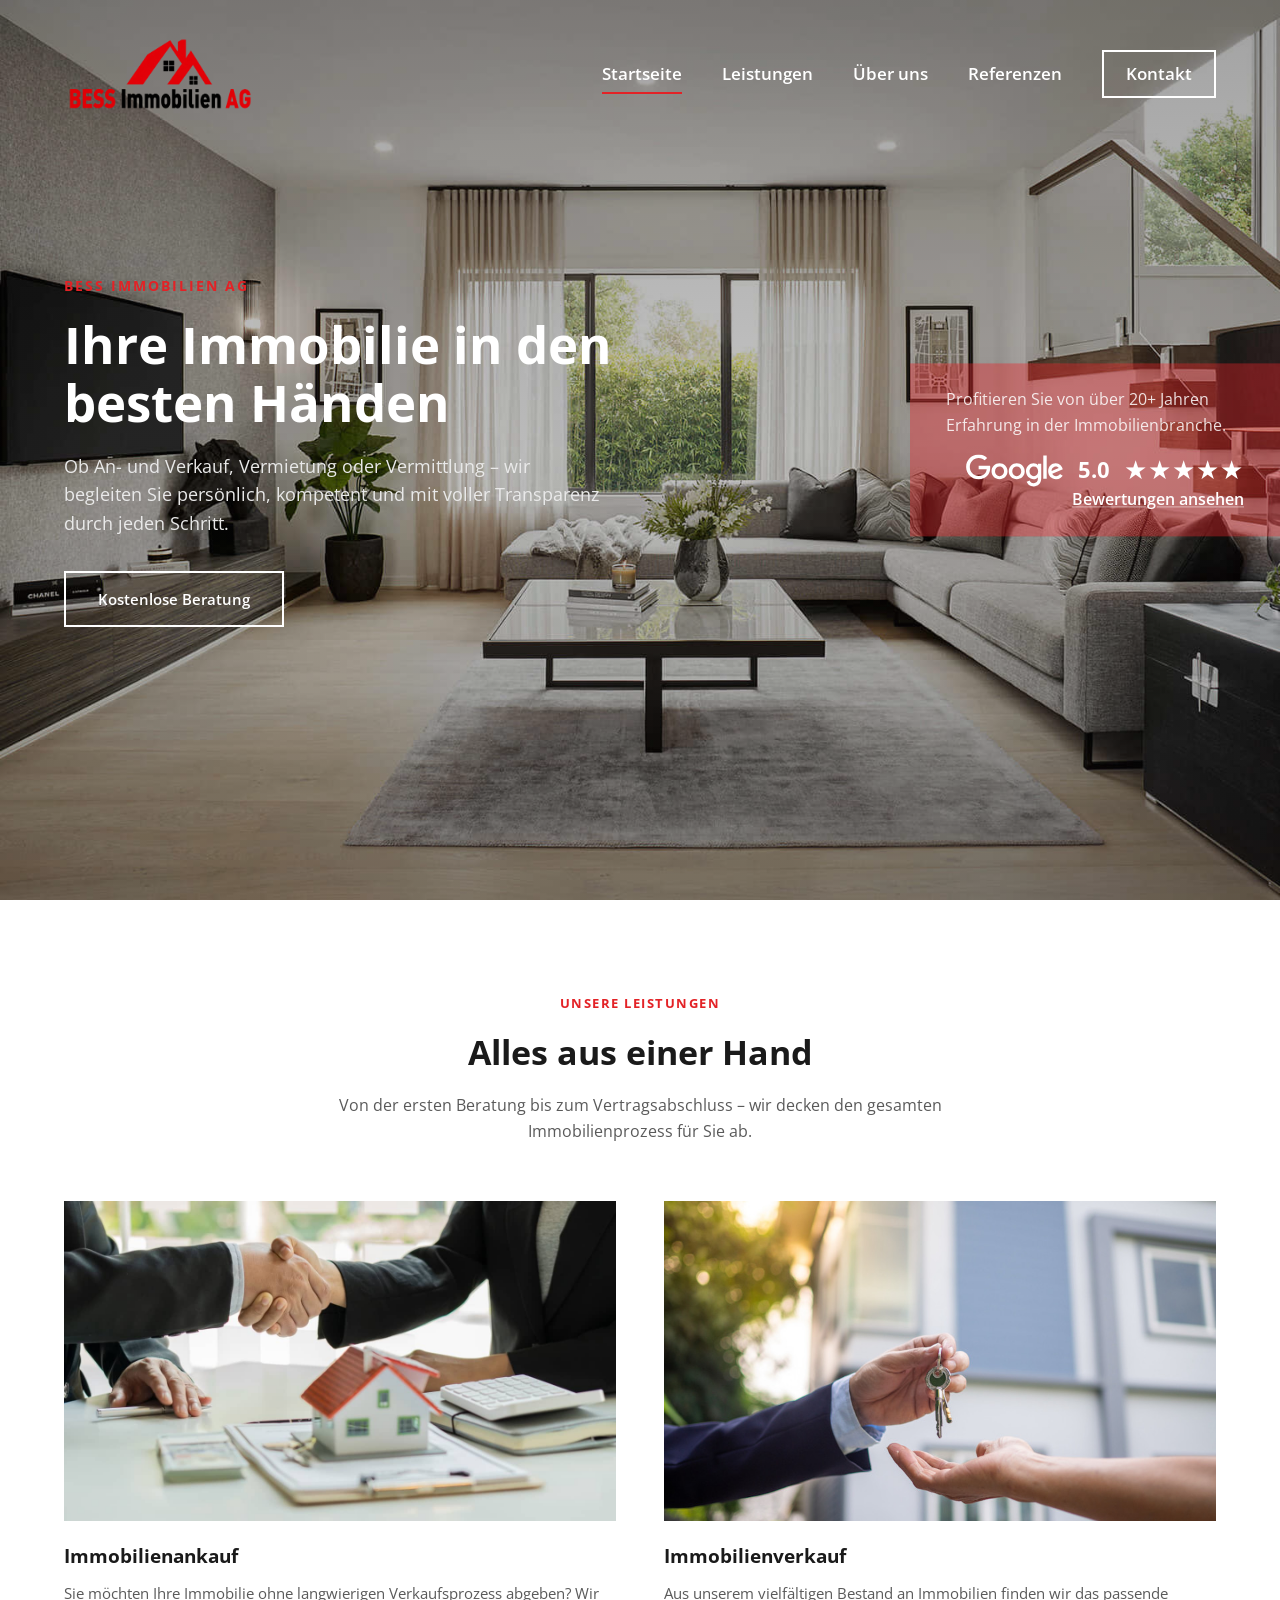
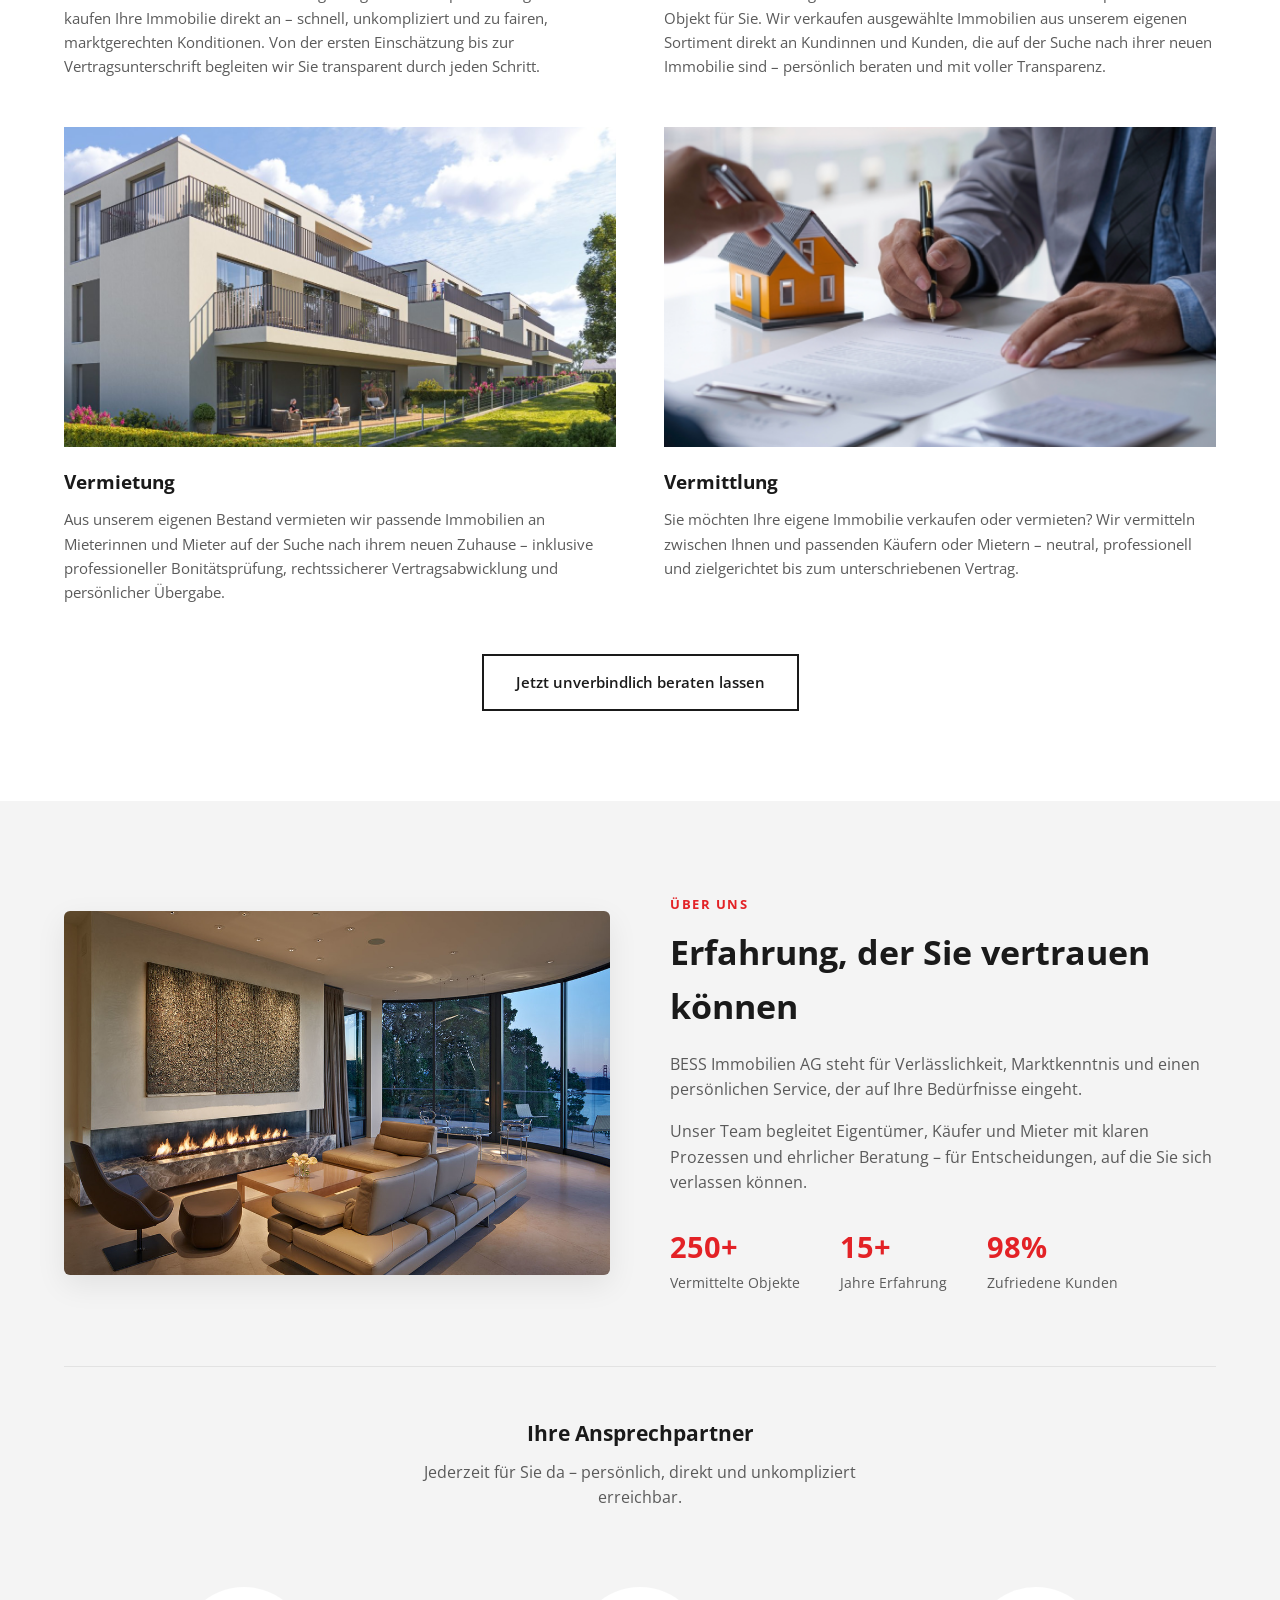
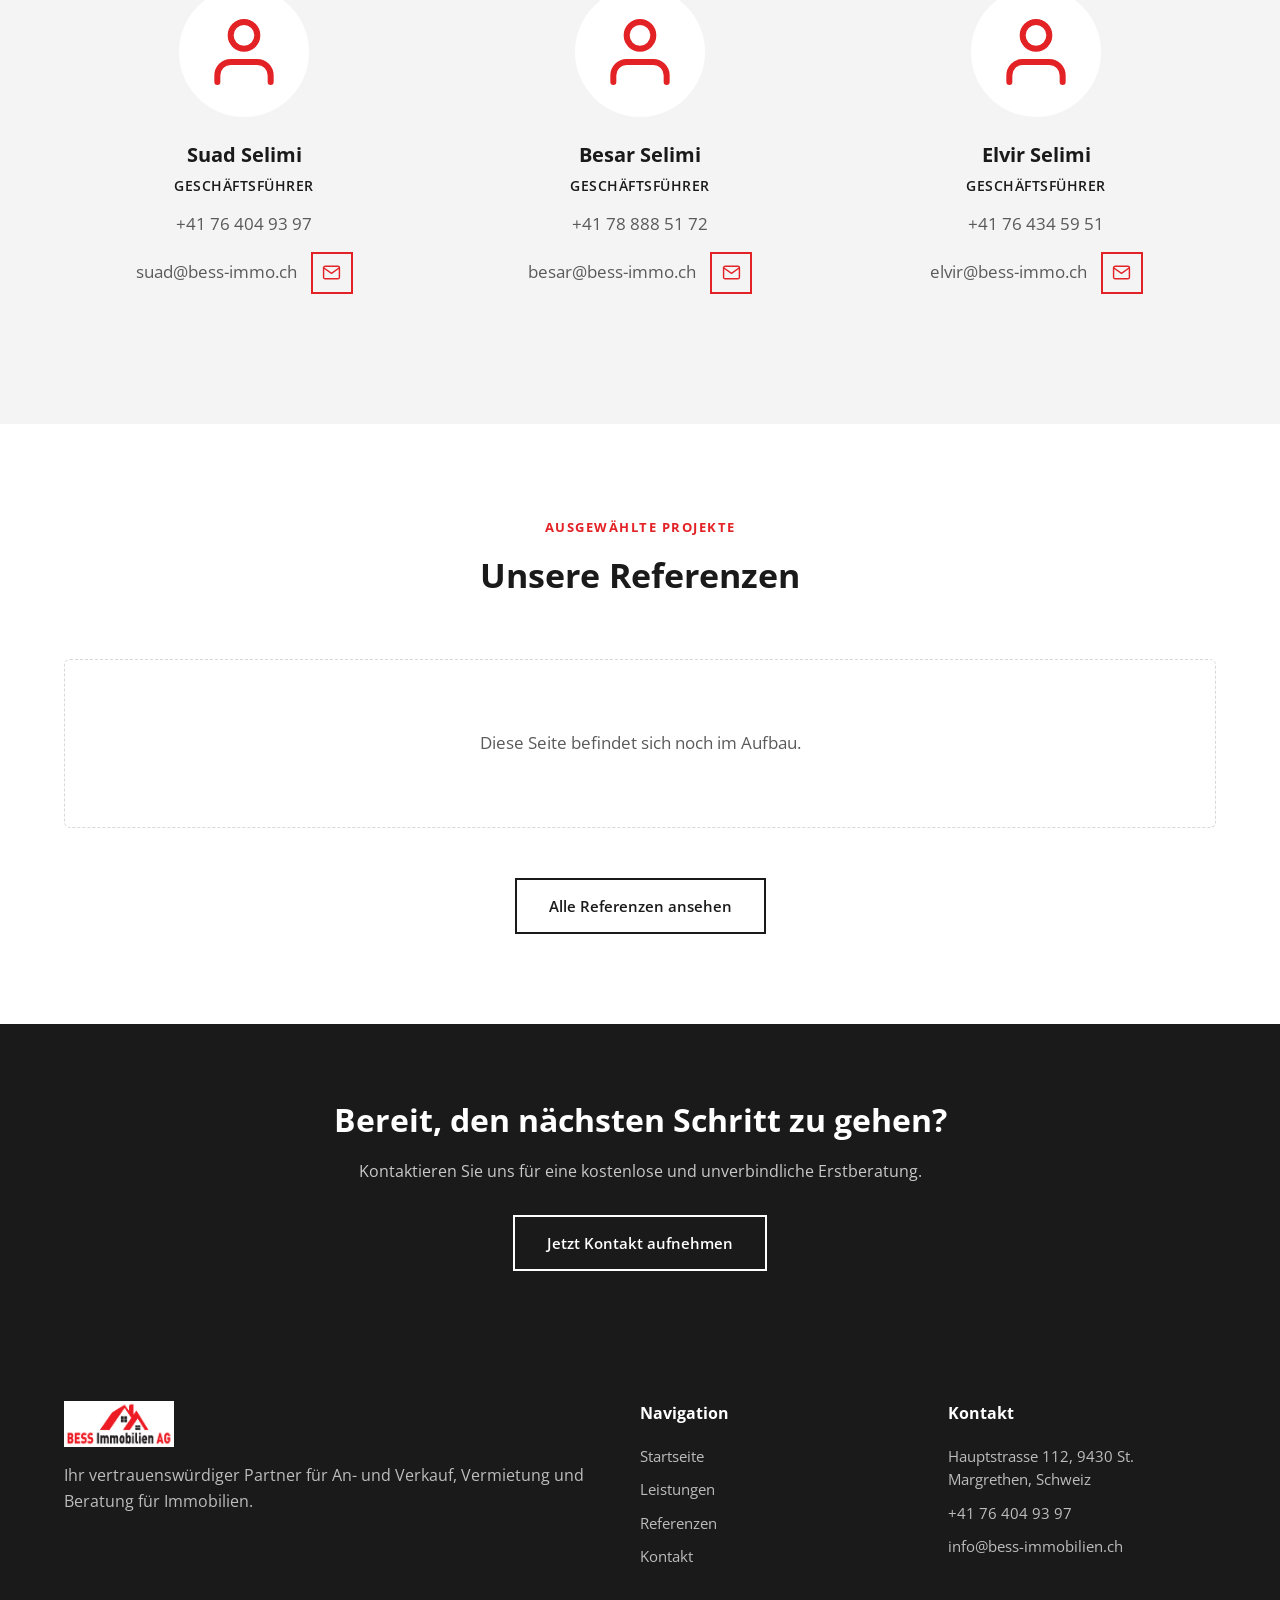
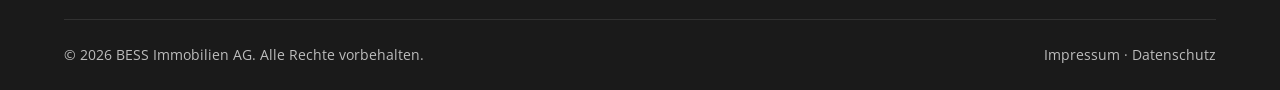
==== src/index.html @ 43bc2612 "Update website files Co-Authored-By: Claude Sonnet 5.5 <noreply@anthropic.com>" ====
<!DOCTYPE html>
<html lang="de">
<head>
  <meta charset="UTF-8" />
  <meta name="viewport" content="width=device-width, initial-scale=1.0" />
  <title>BESS Immobilien AG | Ihr Partner für Immobilien</title>
  <meta name="description" content="BESS Immobilien AG – Verkauf, Vermietung, Bewertung und Beratung rund um Ihre Immobilie." />
  <link rel="icon" href="../img/logo.png" />
  <link rel="preconnect" href="https://fonts.googleapis.com" />
  <link rel="preconnect" href="https://fonts.gstatic.com" crossorigin />
  <link href="https://fonts.googleapis.com/css2?family=Open+Sans:wght@400;600;700;800&display=swap" rel="stylesheet" />
  <link rel="stylesheet" href="css/style.css" />
</head>
<body>

  <header class="navbar">
    <div class="container">
      <a href="index.html" class="logo">
        <img src="../img/logo_durchsichtig.png" alt="BESS Immobilien AG" />
      </a>
      <nav class="nav-links">
        <a href="index.html">Startseite</a>
        <a href="index.html#leistungen">Leistungen</a>
        <a href="index.html#ueber-uns">Über uns</a>
        <a href="index.html#referenzen">Referenzen</a>
        <a href="kontakt.html" class="nav-cta">Kontakt</a>
      </nav>
      <button class="nav-toggle" aria-label="Menü öffnen">
        <span></span><span></span><span></span>
      </button>
    </div>
  </header>

  <section class="hero hero--with-panel">
    <div class="container">
      <div class="hero-content">
        <span class="eyebrow">BESS Immobilien AG</span>
        <h1>Ihre Immobilie in den besten Händen</h1>
        <p>Ob An- und Verkauf, Vermietung oder Vermittlung – wir begleiten Sie persönlich, kompetent und mit voller Transparenz durch jeden Schritt.</p>
        <div class="hero-actions">
          <a href="kontakt.html" class="btn btn-outline">Kostenlose Beratung</a>
        </div>
      </div>
    </div>

    <div class="hero-reviews">
      <p>Profitieren Sie von über 20+ Jahren Erfahrung in der Immobilienbranche.</p>
      <div class="hero-reviews-google">
        <div class="hero-reviews-top">
          <svg class="google-word" viewBox="0 0 272 92" aria-label="Google" role="img">
            <path fill="currentColor" d="M115.75 47.18c0 12.77-9.99 22.18-22.25 22.18s-22.25-9.41-22.25-22.18C71.25 34.32 81.24 25 93.5 25s22.25 9.32 22.25 22.18zm-9.74 0c0-7.98-5.79-13.44-12.51-13.44S80.99 39.2 80.99 47.18c0 7.9 5.79 13.44 12.51 13.44s12.51-5.55 12.51-13.44z"/>
            <path fill="currentColor" d="M163.75 47.18c0 12.77-9.99 22.18-22.25 22.18s-22.25-9.41-22.25-22.18c0-12.85 9.99-22.18 22.25-22.18s22.25 9.32 22.25 22.18zm-9.74 0c0-7.98-5.79-13.44-12.51-13.44s-12.51 5.46-12.51 13.44c0 7.9 5.79 13.44 12.51 13.44s12.51-5.55 12.51-13.44z"/>
            <path fill="currentColor" d="M209.75 26.34v39.82c0 16.38-9.66 23.07-21.08 23.07-10.75 0-17.22-7.19-19.66-13.07l8.48-3.53c1.51 3.61 5.21 7.87 11.17 7.87 7.31 0 11.84-4.51 11.84-13v-3.19h-.34c-2.18 2.69-6.38 5.04-11.68 5.04-11.09 0-21.25-9.66-21.25-22.09 0-12.52 10.16-22.26 21.25-22.26 5.29 0 9.49 2.35 11.68 4.96h.34v-3.61h9.25zm-8.56 20.92c0-7.81-5.21-13.52-11.84-13.52-6.72 0-12.35 5.71-12.35 13.52 0 7.73 5.63 13.36 12.35 13.36 6.63 0 11.84-5.63 11.84-13.36z"/>
            <path fill="currentColor" d="M225 3v65h-9.5V3h9.5z"/>
            <path fill="currentColor" d="M262.02 54.48l7.56 5.04c-2.44 3.61-8.32 9.83-18.48 9.83-12.6 0-22.01-9.74-22.01-22.18 0-13.19 9.49-22.18 20.92-22.18 11.51 0 17.14 9.16 18.98 14.11l1.01 2.52-29.65 12.28c2.27 4.45 5.8 6.72 10.75 6.72 4.96 0 8.4-2.44 10.92-6.14zm-23.27-7.98l19.82-8.23c-1.09-2.77-4.37-4.7-8.23-4.7-4.95 0-11.84 4.37-11.59 12.93z"/>
            <path fill="currentColor" d="M35.29 41.41V32H67c.31 1.64.47 3.58.47 5.68 0 7.06-1.93 15.79-8.15 22.01-6.05 6.3-13.78 9.66-24.02 9.66C16.32 69.35.36 53.89.36 34.91.36 15.93 16.32.47 35.3.47c10.5 0 17.98 4.12 23.6 9.49l-6.64 6.64c-4.03-3.78-9.49-6.72-16.97-6.72-13.86 0-24.7 11.17-24.7 25.03 0 13.86 10.84 25.03 24.7 25.03 8.99 0 14.11-3.61 17.39-6.89 2.66-2.66 4.41-6.46 5.1-11.65l-22.49.01z"/>
          </svg>
          <span class="rating-score">5.0</span>
          <span class="stars">★★★★★</span>
        </div>
        <a class="hero-reviews-link" href="https://share.google/UVXdUR6CJBPnH05Bg" target="_blank" rel="noopener">Bewertungen ansehen</a>
      </div>
    </div>
  </section>

  <section class="section" id="leistungen">
    <div class="container">
      <div class="section-header">
        <span class="eyebrow">Unsere Leistungen</span>
        <h2>Alles aus einer Hand</h2>
        <p>Von der ersten Beratung bis zum Vertragsabschluss – wir decken den gesamten Immobilienprozess für Sie ab.</p>
      </div>
      <div class="cards-grid">
        <div class="card">
          <img src="../img/kauf.jpg" alt="Immobilienankauf" class="card-img" />
          <div class="card-body">
            <h3>Immobilienankauf</h3>
            <p>Sie möchten Ihre Immobilie ohne langwierigen Verkaufsprozess abgeben? Wir kaufen Ihre Immobilie direkt an – schnell, unkompliziert und zu fairen, marktgerechten Konditionen. Von der ersten Einschätzung bis zur Vertragsunterschrift begleiten wir Sie transparent durch jeden Schritt.</p>
          </div>
        </div>
        <div class="card">
          <img src="../img/verkauf1.jpeg" alt="Immobilienverkauf" class="card-img" />
          <div class="card-body">
            <h3>Immobilienverkauf</h3>
            <p>Aus unserem vielfältigen Bestand an Immobilien finden wir das passende Objekt für Sie. Wir verkaufen ausgewählte Immobilien aus unserem eigenen Sortiment direkt an Kundinnen und Kunden, die auf der Suche nach ihrer neuen Immobilie sind – persönlich beraten und mit voller Transparenz.</p>
          </div>
        </div>
        <div class="card">
          <img src="../img/vermietung.jpg" alt="Vermietung" class="card-img" />
          <div class="card-body">
            <h3>Vermietung</h3>
            <p>Aus unserem eigenen Bestand vermieten wir passende Immobilien an Mieterinnen und Mieter auf der Suche nach ihrem neuen Zuhause – inklusive professioneller Bonitätsprüfung, rechtssicherer Vertragsabwicklung und persönlicher Übergabe.</p>
          </div>
        </div>
        <div class="card">
          <img src="../img/vermittlung.webp" alt="Vermittlung" class="card-img" />
          <div class="card-body">
            <h3>Vermittlung</h3>
            <p>Sie möchten Ihre eigene Immobilie verkaufen oder vermieten? Wir vermitteln zwischen Ihnen und passenden Käufern oder Mietern – neutral, professionell und zielgerichtet bis zum unterschriebenen Vertrag.</p>
          </div>
        </div>
      </div>
      <div style="text-align:center; margin-top: 50px;">
        <a href="kontakt.html" class="btn btn-dark-outline">Jetzt unverbindlich beraten lassen</a>
      </div>
    </div>
  </section>

  <section class="section section-light" id="ueber-uns">
    <div class="container">
      <div class="about">
        <img src="../img/background.jpg" alt="Modernes Wohnzimmer" />
        <div>
          <span class="eyebrow">Über uns</span>
          <h2>Erfahrung, der Sie vertrauen können</h2>
          <p>BESS Immobilien AG steht für Verlässlichkeit, Marktkenntnis und einen persönlichen Service, der auf Ihre Bedürfnisse eingeht.</p>
          <p>Unser Team begleitet Eigentümer, Käufer und Mieter mit klaren Prozessen und ehrlicher Beratung – für Entscheidungen, auf die Sie sich verlassen können.</p>
          <div class="stats">
            <div>
              <strong>250+</strong>
              <span>Vermittelte Objekte</span>
            </div>
            <div>
              <strong>15+</strong>
              <span>Jahre Erfahrung</span>
            </div>
            <div>
              <strong>98%</strong>
              <span>Zufriedene Kunden</span>
            </div>
          </div>
        </div>
      </div>

      <div class="team">
        <h3 class="team-title">Ihre Ansprechpartner</h3>
        <p class="team-subtitle">Jederzeit für Sie da – persönlich, direkt und unkompliziert erreichbar.</p>
        <div class="team-grid">
          <div class="team-card">
            <div class="team-avatar">
              <svg viewBox="0 0 24 24" fill="none" stroke="currentColor" stroke-width="1.8" stroke-linecap="round" stroke-linejoin="round"><path d="M20 21v-2a4 4 0 0 0-4-4H8a4 4 0 0 0-4 4v2"></path><circle cx="12" cy="7" r="4"></circle></svg>
            </div>
            <h4>Suad Selimi</h4>
            <span class="team-role">Geschäftsführer</span>
            <p class="team-phone">+41 76 404 93 97</p>
            <div class="team-contact">
              <span>suad@bess-immo.ch</span>
              <a class="team-email-btn" href="mailto:suad@bess-immo.ch" aria-label="E-Mail an Suad Selimi senden">
                <svg viewBox="0 0 24 24" fill="none" stroke="currentColor" stroke-width="1.8" stroke-linecap="round" stroke-linejoin="round"><path d="M4 4h16c1.1 0 2 .9 2 2v12c0 1.1-.9 2-2 2H4c-1.1 0-2-.9-2-2V6c0-1.1.9-2 2-2z"></path><polyline points="22 6 12 13 2 6"></polyline></svg>
              </a>
            </div>
          </div>
          <div class="team-card">
            <div class="team-avatar">
              <svg viewBox="0 0 24 24" fill="none" stroke="currentColor" stroke-width="1.8" stroke-linecap="round" stroke-linejoin="round"><path d="M20 21v-2a4 4 0 0 0-4-4H8a4 4 0 0 0-4 4v2"></path><circle cx="12" cy="7" r="4"></circle></svg>
            </div>
            <h4>Besar Selimi</h4>
            <span class="team-role">Geschäftsführer</span>
            <p class="team-phone">+41 78 888 51 72</p>
            <div class="team-contact">
              <span>besar@bess-immo.ch</span>
              <a class="team-email-btn" href="mailto:besar@bess-immo.ch" aria-label="E-Mail an Besar Selimi senden">
                <svg viewBox="0 0 24 24" fill="none" stroke="currentColor" stroke-width="1.8" stroke-linecap="round" stroke-linejoin="round"><path d="M4 4h16c1.1 0 2 .9 2 2v12c0 1.1-.9 2-2 2H4c-1.1 0-2-.9-2-2V6c0-1.1.9-2 2-2z"></path><polyline points="22 6 12 13 2 6"></polyline></svg>
              </a>
            </div>
          </div>
          <div class="team-card">
            <div class="team-avatar">
              <svg viewBox="0 0 24 24" fill="none" stroke="currentColor" stroke-width="1.8" stroke-linecap="round" stroke-linejoin="round"><path d="M20 21v-2a4 4 0 0 0-4-4H8a4 4 0 0 0-4 4v2"></path><circle cx="12" cy="7" r="4"></circle></svg>
            </div>
            <h4>Elvir Selimi</h4>
            <span class="team-role">Geschäftsführer</span>
            <p class="team-phone">+41 76 434 59 51</p>
            <div class="team-contact">
              <span>elvir@bess-immo.ch</span>
              <a class="team-email-btn" href="mailto:elvir@bess-immo.ch" aria-label="E-Mail an Elvir Selimi senden">
                <svg viewBox="0 0 24 24" fill="none" stroke="currentColor" stroke-width="1.8" stroke-linecap="round" stroke-linejoin="round"><path d="M4 4h16c1.1 0 2 .9 2 2v12c0 1.1-.9 2-2 2H4c-1.1 0-2-.9-2-2V6c0-1.1.9-2 2-2z"></path><polyline points="22 6 12 13 2 6"></polyline></svg>
              </a>
            </div>
          </div>
        </div>
      </div>
    </div>
  </section>

  <section class="section" id="referenzen">
    <div class="container">
      <div class="section-header">
        <span class="eyebrow">Ausgewählte Projekte</span>
        <h2>Unsere Referenzen</h2>
      </div>
      <div class="placeholder-box">
        <p>Diese Seite befindet sich noch im Aufbau.</p>
      </div>
      <div style="text-align:center; margin-top: 50px;">
        <a href="referenzen.html" class="btn btn-dark-outline">Alle Referenzen ansehen</a>
      </div>
    </div>
  </section>

  <section class="cta-banner">
    <div class="container">
      <h2>Bereit, den nächsten Schritt zu gehen?</h2>
      <p>Kontaktieren Sie uns für eine kostenlose und unverbindliche Erstberatung.</p>
      <a href="kontakt.html" class="btn btn-outline">Jetzt Kontakt aufnehmen</a>
    </div>
  </section>

  <footer>
    <div class="container">
      <div class="footer-grid">
        <div>
          <a href="index.html" class="logo">
            <img src="../img/logo.png" alt="BESS Immobilien AG" />
          </a>
          <p>Ihr vertrauenswürdiger Partner für An- und Verkauf, Vermietung und Beratung für Immobilien.</p>
        </div>
        <div>
          <h4>Navigation</h4>
          <ul>
            <li><a href="index.html">Startseite</a></li>
            <li><a href="index.html#leistungen">Leistungen</a></li>
            <li><a href="referenzen.html">Referenzen</a></li>
            <li><a href="kontakt.html">Kontakt</a></li>
          </ul>
        </div>
        <div>
          <h4>Kontakt</h4>
          <ul>
            <li>Hauptstrasse 112, 9430 St. Margrethen, Schweiz</li>
            <li>+41 76 404 93 97</li>
            <li>info@bess-immobilien.ch</li>
          </ul>
        </div>
      </div>
      <div class="footer-bottom">
        <span>© 2026 BESS Immobilien AG. Alle Rechte vorbehalten.</span>
        <span>Impressum · Datenschutz</span>
      </div>
    </div>
  </footer>

  <script src="js/main.js"></script>
</body>
</html>
---- src/css/style.css ----
:root {
  --red: #e32226;
  --red-dark: #c01a1e;
  --dark: #1a1a1a;
  --grey: #5a5a5a;
  --light-grey: #f4f4f4;
  --white: #ffffff;
  --radius: 6px;
  --shadow: 0 10px 30px rgba(0, 0, 0, 0.08);
  --transition: 0.3s ease;
}

* {
  margin: 0;
  padding: 0;
  box-sizing: border-box;
}

html {
  scroll-behavior: smooth;
}

section[id] {
  scroll-margin-top: 110px;
}

body {
  font-family: "Open Sans", "Segoe UI", Arial, sans-serif;
  color: var(--dark);
  line-height: 1.6;
  background: var(--white);
}

img {
  max-width: 100%;
  display: block;
}

a {
  text-decoration: none;
  color: inherit;
}

ul {
  list-style: none;
}

.container {
  width: 100%;
  max-width: 1200px;
  margin: 0 auto;
  padding: 0 24px;
}

.section {
  padding: 90px 0;
}

.section:first-of-type {
  padding-top: 170px;
}

.section-light {
  background: var(--light-grey);
}

.section-header {
  text-align: center;
  max-width: 650px;
  margin: 0 auto 56px;
}

.section-header .eyebrow {
  color: var(--red);
  font-weight: 700;
  letter-spacing: 1.5px;
  text-transform: uppercase;
  font-size: 0.8rem;
}

.section-header h2 {
  font-size: 2.1rem;
  margin-top: 10px;
  margin-bottom: 14px;
}

.section-header p {
  color: var(--grey);
}

.btn {
  display: inline-block;
  padding: 14px 32px;
  border-radius: 0;
  font-weight: 600;
  font-size: 0.95rem;
  transition: all var(--transition);
  border: 2px solid transparent;
  cursor: pointer;
}

.btn-outline {
  background: transparent;
  color: var(--white);
  border-color: var(--white);
}

.btn-outline:hover {
  background: var(--white);
  color: var(--dark);
}


.btn-dark-outline {
  background: transparent;
  color: var(--dark);
  border-color: var(--dark);
}

.btn-dark-outline:hover {
  background: var(--dark);
  color: var(--white);
}

/* ---------- Navigation ---------- */
.navbar {
  position: fixed;
  top: 0;
  left: 0;
  width: 100%;
  z-index: 1000;
  background: transparent;
  transition: background var(--transition), box-shadow var(--transition), padding var(--transition);
  padding: 34px 0;
}

.navbar.scrolled {
  background: rgba(255, 255, 255, 0.92);
  backdrop-filter: blur(8px);
  -webkit-backdrop-filter: blur(8px);
  box-shadow: var(--shadow);
  padding: 18px 0;
}

.navbar .container {
  display: flex;
  align-items: center;
  justify-content: space-between;
}

.navbar .logo img {
  height: 80px;
  transition: height var(--transition);
}

.navbar.scrolled .logo img {
  height: 62px;
}

.nav-links {
  display: flex;
  align-items: center;
  gap: 40px;
}

.nav-links a {
  font-weight: 600;
  font-size: 1.06rem;
  color: var(--white);
  transition: color var(--transition);
  position: relative;
}

.nav-links a::after {
  content: "";
  position: absolute;
  left: 0;
  bottom: -6px;
  width: 0;
  height: 2px;
  background: var(--red);
  transition: width var(--transition);
}

.nav-links a:hover::after,
.nav-links a.active::after {
  width: 100%;
}

.navbar.scrolled .nav-links a {
  color: var(--dark);
}

.nav-links a.nav-cta {
  background: transparent;
  color: var(--white) !important;
  border: 2px solid var(--white);
  padding: 8px 22px;
  border-radius: 0;
  transition: background var(--transition), color var(--transition), border-color var(--transition);
}

.navbar.scrolled .nav-links a.nav-cta {
  color: var(--dark) !important;
  border-color: var(--dark);
}

.nav-links a.nav-cta:hover,
.navbar.scrolled .nav-links a.nav-cta:hover {
  background: var(--red);
  color: var(--white) !important;
  border-color: var(--red);
}

.nav-links a.nav-cta::after {
  display: none;
}

.nav-toggle {
  display: none;
  flex-direction: column;
  gap: 5px;
  background: none;
  border: none;
  cursor: pointer;
  z-index: 1100;
}

.nav-toggle span {
  width: 26px;
  height: 2px;
  background: var(--white);
  transition: all var(--transition);
}

.navbar.scrolled .nav-toggle span {
  background: var(--dark);
}

/* ---------- Hero ---------- */
.hero {
  position: relative;
  min-height: 100vh;
  display: flex;
  align-items: center;
  background: url("../../img/background2.jpg") center/cover no-repeat;
  color: var(--white);
}

.hero::before {
  content: "";
  position: absolute;
  inset: 0;
  background: linear-gradient(180deg, rgba(10, 10, 10, 0.38) 0%, rgba(10, 10, 10, 0.24) 50%, rgba(10, 10, 10, 0.4) 100%);
}

.hero .container {
  position: relative;
  z-index: 2;
}

.hero-content {
  max-width: 680px;
}

.hero-content .eyebrow {
  text-transform: uppercase;
  letter-spacing: 2px;
  font-weight: 700;
  color: var(--red);
  font-size: 0.85rem;
}

.hero-content h1 {
  font-size: 3.2rem;
  line-height: 1.15;
  margin: 16px 0 20px;
}

.hero-content p {
  font-size: 1.1rem;
  color: #e9e9e9;
  margin-bottom: 34px;
  max-width: 540px;
}

.hero-actions {
  display: flex;
  gap: 18px;
  flex-wrap: wrap;
}

/* ---------- Hero reviews side panel ---------- */
.hero--with-panel .container {
  padding-right: 410px;
}

.hero-reviews {
  position: absolute;
  top: 50%;
  right: 0;
  transform: translateY(-50%);
  width: 370px;
  background: rgba(227, 34, 38, 0.4);
  color: var(--white);
  padding: 24px 36px;
  z-index: 3;
  display: flex;
  flex-direction: column;
  align-items: flex-start;
  gap: 12px;
  box-shadow: var(--shadow);
}

.hero-reviews-google {
  display: flex;
  flex-direction: column;
  align-items: flex-end;
  align-self: flex-end;
  gap: 0;
}

.hero-reviews-google .hero-reviews-link {
  margin-top: -4px;
}

.hero-reviews-top {
  display: flex;
  align-items: center;
  flex-wrap: wrap;
  gap: 14px;
}

.hero-reviews .google-word {
  height: 33px;
  width: auto;
  color: var(--white);
}

.hero-reviews .rating-score {
  font-weight: 700;
  font-size: 1.35rem;
  color: var(--white);
}

.hero-reviews .stars {
  color: var(--white);
  font-size: 1.6rem;
  letter-spacing: 1px;
}

.hero-reviews-link {
  color: var(--white);
  font-weight: 600;
  font-size: 0.98rem;
  text-decoration: underline;
  text-decoration-color: rgba(255, 255, 255, 0.5);
  transition: opacity var(--transition);
}

.hero-reviews-link:hover {
  opacity: 0.8;
}

.hero-reviews p {
  color: var(--white);
  opacity: 0.85;
  font-size: 1rem;
  margin: 0;
}

.hero-reviews p strong {
  opacity: 1;
}

@media (max-width: 900px) {
  .hero {
    flex-direction: column;
  }

  .hero--with-panel .container {
    padding-right: 24px;
  }

  .hero-reviews {
    position: static;
    transform: none;
    width: 100%;
    margin-top: 32px;
    padding: 24px;
    align-items: flex-start;
  }
}

/* ---------- Services ---------- */
.cards-grid {
  display: grid;
  grid-template-columns: repeat(2, 1fr);
  gap: 48px;
}

.card {
  background: var(--white);
}

.card-img {
  width: 100%;
  height: 320px;
  object-fit: cover;
  display: block;
}

.card-body {
  padding: 20px 0 0;
}

.card h3 {
  font-size: 1.2rem;
  margin-bottom: 10px;
}

.card p {
  color: var(--grey);
  font-size: 0.95rem;
}

@media (max-width: 700px) {
  .cards-grid {
    grid-template-columns: 1fr;
  }
}

/* ---------- About ---------- */
.about {
  display: grid;
  grid-template-columns: 1fr 1fr;
  gap: 60px;
  align-items: center;
}

.about img {
  border-radius: var(--radius);
  box-shadow: var(--shadow);
}

.about .eyebrow {
  color: var(--red);
  font-weight: 700;
  letter-spacing: 1.5px;
  text-transform: uppercase;
  font-size: 0.8rem;
}

.about h2 {
  font-size: 2.1rem;
  margin: 10px 0 18px;
}

.about p {
  color: var(--grey);
  margin-bottom: 16px;
}

.stats {
  display: flex;
  gap: 40px;
  margin-top: 28px;
}

.stats div strong {
  display: block;
  font-size: 1.8rem;
  color: var(--red);
}

.stats div span {
  color: var(--grey);
  font-size: 0.9rem;
}

/* ---------- Team ---------- */
.team {
  margin-top: 70px;
  padding-top: 50px;
  border-top: 1px solid #e2e2e2;
}

.team-title {
  text-align: center;
  font-size: 1.3rem;
  margin-bottom: 10px;
}

.team-subtitle {
  text-align: center;
  color: var(--grey);
  max-width: 480px;
  margin: 0 auto 36px;
}

.team-grid {
  display: grid;
  grid-template-columns: repeat(3, 1fr);
  gap: 36px;
}

.team-card {
  background: var(--light-grey);
  padding: 40px 28px;
  text-align: center;
}

.team-avatar {
  width: 130px;
  height: 130px;
  margin: 0 auto 22px;
  border-radius: 50%;
  background: var(--white);
  color: var(--red);
  display: flex;
  align-items: center;
  justify-content: center;
}

.team-avatar svg {
  width: 80px;
  height: 80px;
}

.team-card h4 {
  margin-bottom: 4px;
  font-size: 1.25rem;
}

.team-role {
  display: block;
  color: var(--dark);
  font-size: 0.85rem;
  font-weight: 600;
  text-transform: uppercase;
  letter-spacing: 0.5px;
  margin-bottom: 14px;
}

.team-phone {
  color: var(--grey);
  font-size: 1.05rem;
  margin-bottom: 14px;
}

.team-contact {
  display: flex;
  align-items: center;
  justify-content: center;
  gap: 14px;
}

.team-contact span {
  color: var(--grey);
  font-size: 1.05rem;
}

.team-email-btn {
  flex-shrink: 0;
  width: 42px;
  height: 42px;
  border-radius: 0;
  background: transparent;
  border: 2px solid var(--red);
  color: var(--red);
  display: flex;
  align-items: center;
  justify-content: center;
  transition: background var(--transition), color var(--transition);
}

.team-email-btn:hover {
  background: var(--red);
  color: var(--white);
}

.team-email-btn svg {
  width: 19px;
  height: 19px;
}

@media (max-width: 700px) {
  .team-grid {
    grid-template-columns: 1fr;
  }
}

/* ---------- Referenzen grid ---------- */
.placeholder-box {
  border: 1px dashed #d8d8d8;
  border-radius: var(--radius);
  padding: 70px 24px;
  text-align: center;
  color: var(--grey);
  font-size: 1.05rem;
}

.ref-grid {
  display: grid;
  grid-template-columns: repeat(auto-fit, minmax(300px, 1fr));
  gap: 30px;
}

.ref-card {
  background: var(--white);
  border-radius: var(--radius);
  overflow: hidden;
  box-shadow: var(--shadow);
  transition: transform var(--transition);
}

.ref-card:hover {
  transform: translateY(-6px);
}

.ref-card .ref-media {
  height: 220px;
  position: relative;
  background: linear-gradient(135deg, #2b2b2b, #050505);
  display: flex;
  align-items: center;
  justify-content: center;
}

.ref-card .ref-media.photo {
  background: url("../../img/background.jpg") center/cover no-repeat;
}

.ref-card .ref-media span.tag {
  position: absolute;
  top: 14px;
  left: 14px;
  background: var(--red);
  color: var(--white);
  font-size: 0.75rem;
  font-weight: 700;
  padding: 5px 12px;
  border-radius: 20px;
  text-transform: uppercase;
}

.ref-card .ref-media svg {
  width: 56px;
  height: 56px;
  opacity: 0.5;
}

.ref-body {
  padding: 24px;
}

.ref-body h3 {
  margin-bottom: 6px;
  font-size: 1.15rem;
}

.ref-body .location {
  color: var(--red);
  font-size: 0.85rem;
  font-weight: 600;
  margin-bottom: 10px;
}

.ref-body p {
  color: var(--grey);
  font-size: 0.92rem;
}

/* ---------- CTA banner ---------- */
.cta-banner {
  background: var(--dark);
  color: var(--white);
  text-align: center;
  padding: 70px 0;
}

.cta-banner h2 {
  font-size: 2rem;
  margin-bottom: 14px;
}

.cta-banner p {
  color: #c9c9c9;
  margin-bottom: 30px;
}

/* ---------- Contact page ---------- */
.contact-wrap {
  display: grid;
  grid-template-columns: 1fr 1.2fr;
  gap: 50px;
}

.contact-info {
  background: var(--white);
  padding: 40px;
}

.contact-info h3 {
  margin-bottom: 20px;
}

.contact-info ul li {
  display: flex;
  gap: 14px;
  margin-bottom: 20px;
  color: var(--grey);
}

.contact-info ul li strong {
  display: block;
  color: var(--dark);
}

.contact-info .icon {
  width: 40px;
  height: 40px;
  flex-shrink: 0;
  color: var(--red);
  display: flex;
  align-items: center;
  justify-content: center;
}

.contact-info .icon svg {
  width: 30px;
  height: 30px;
}

.contact-form {
  background: var(--white);
  padding: 40px;
}

.contact-form .btn {
  border-width: 1px;
}

.form-row {
  display: grid;
  grid-template-columns: 1fr 1fr;
  gap: 18px;
}

.form-group {
  margin-bottom: 20px;
}

.form-group label {
  display: block;
  font-weight: 600;
  font-size: 0.9rem;
  margin-bottom: 8px;
}

.form-group input,
.form-group textarea,
.form-group select {
  width: 100%;
  padding: 12px 14px;
  border: 1px solid #ddd;
  border-radius: 0;
  font-family: inherit;
  font-size: 0.95rem;
  transition: border-color var(--transition);
}

.form-group input:focus,
.form-group textarea:focus,
.form-group select:focus {
  outline: none;
  border-color: var(--red);
}

.form-group input.has-error,
.form-group textarea.has-error,
.form-group select.has-error {
  border-color: var(--red);
}

.field-error-text {
  display: block;
  color: var(--red);
  font-size: 0.8rem;
  margin-top: 6px;
}


.map-embed {
  border-radius: var(--radius);
  overflow: hidden;
  box-shadow: var(--shadow);
  margin-top: 50px;
}

.map-embed iframe {
  width: 100%;
  height: 350px;
  border: 0;
  display: block;
}

/* ---------- Footer ---------- */
footer {
  background: var(--dark);
  color: #bdbdbd;
  padding: 60px 0 24px;
}

.footer-grid {
  display: grid;
  grid-template-columns: 2fr 1fr 1fr;
  gap: 40px;
  padding-bottom: 40px;
  border-bottom: 1px solid rgba(255, 255, 255, 0.1);
}

.footer-grid .logo img {
  height: 46px;
  margin-bottom: 16px;
}

.footer-grid h4 {
  color: var(--white);
  margin-bottom: 18px;
  font-size: 1rem;
}

.footer-grid li {
  margin-bottom: 10px;
  font-size: 0.92rem;
}

.footer-grid li a:hover {
  color: var(--red);
}

.footer-bottom {
  display: flex;
  justify-content: space-between;
  align-items: center;
  padding-top: 24px;
  font-size: 0.85rem;
  flex-wrap: wrap;
  gap: 12px;
}

/* ---------- Responsive ---------- */
@media (max-width: 860px) {
  .about,
  .contact-wrap {
    grid-template-columns: 1fr;
  }

  .form-row {
    grid-template-columns: 1fr;
  }

  .footer-grid {
    grid-template-columns: 1fr 1fr;
  }
}

@media (max-width: 720px) {
  .nav-toggle {
    display: flex;
  }

  .nav-links {
    position: fixed;
    top: 0;
    right: -100%;
    height: 100vh;
    width: min(320px, 80%);
    background: var(--white);
    flex-direction: column;
    justify-content: center;
    align-items: flex-start;
    padding: 40px;
    gap: 26px;
    transition: right var(--transition);
    box-shadow: -10px 0 30px rgba(0, 0, 0, 0.15);
  }

  .nav-links.open {
    right: 0;
  }

  .nav-links a {
    color: var(--dark) !important;
    font-size: 1.1rem;
  }

  .hero-content h1 {
    font-size: 2.3rem;
  }

  .footer-grid {
    grid-template-columns: 1fr;
  }
}
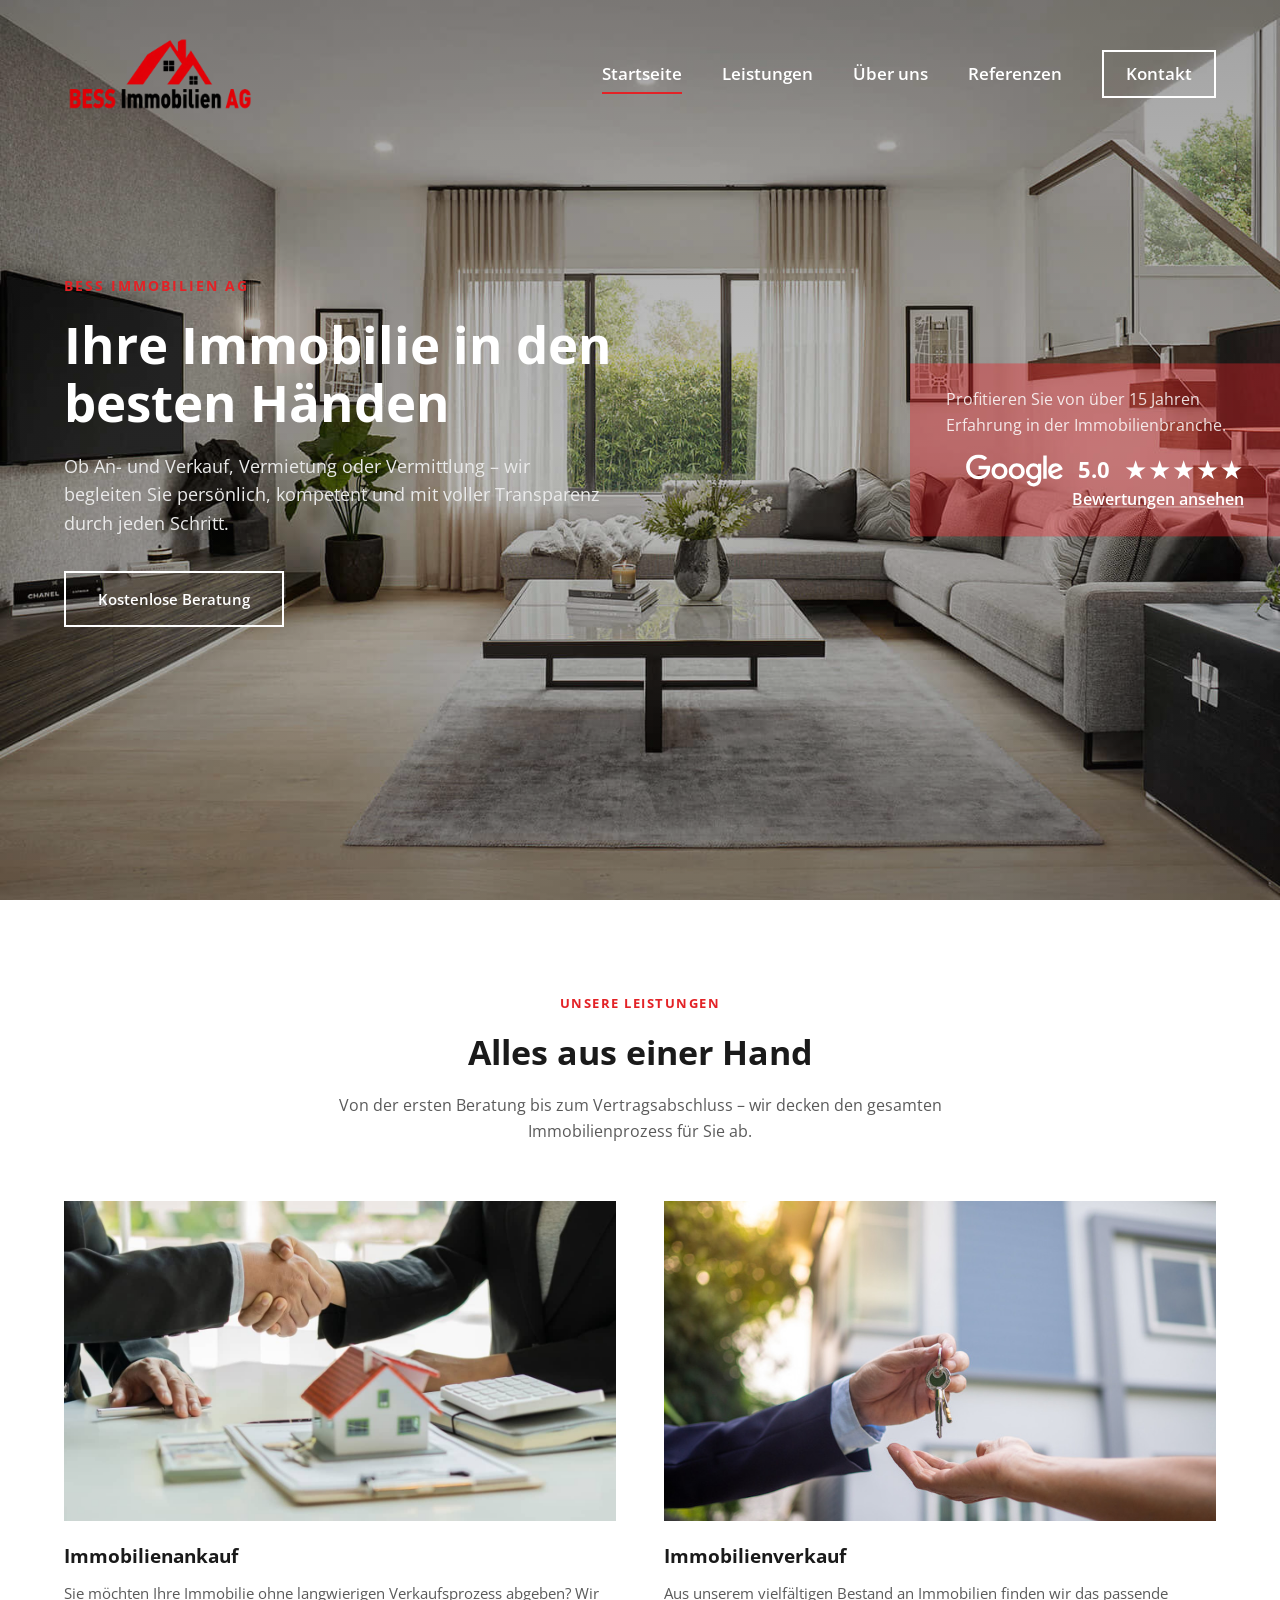
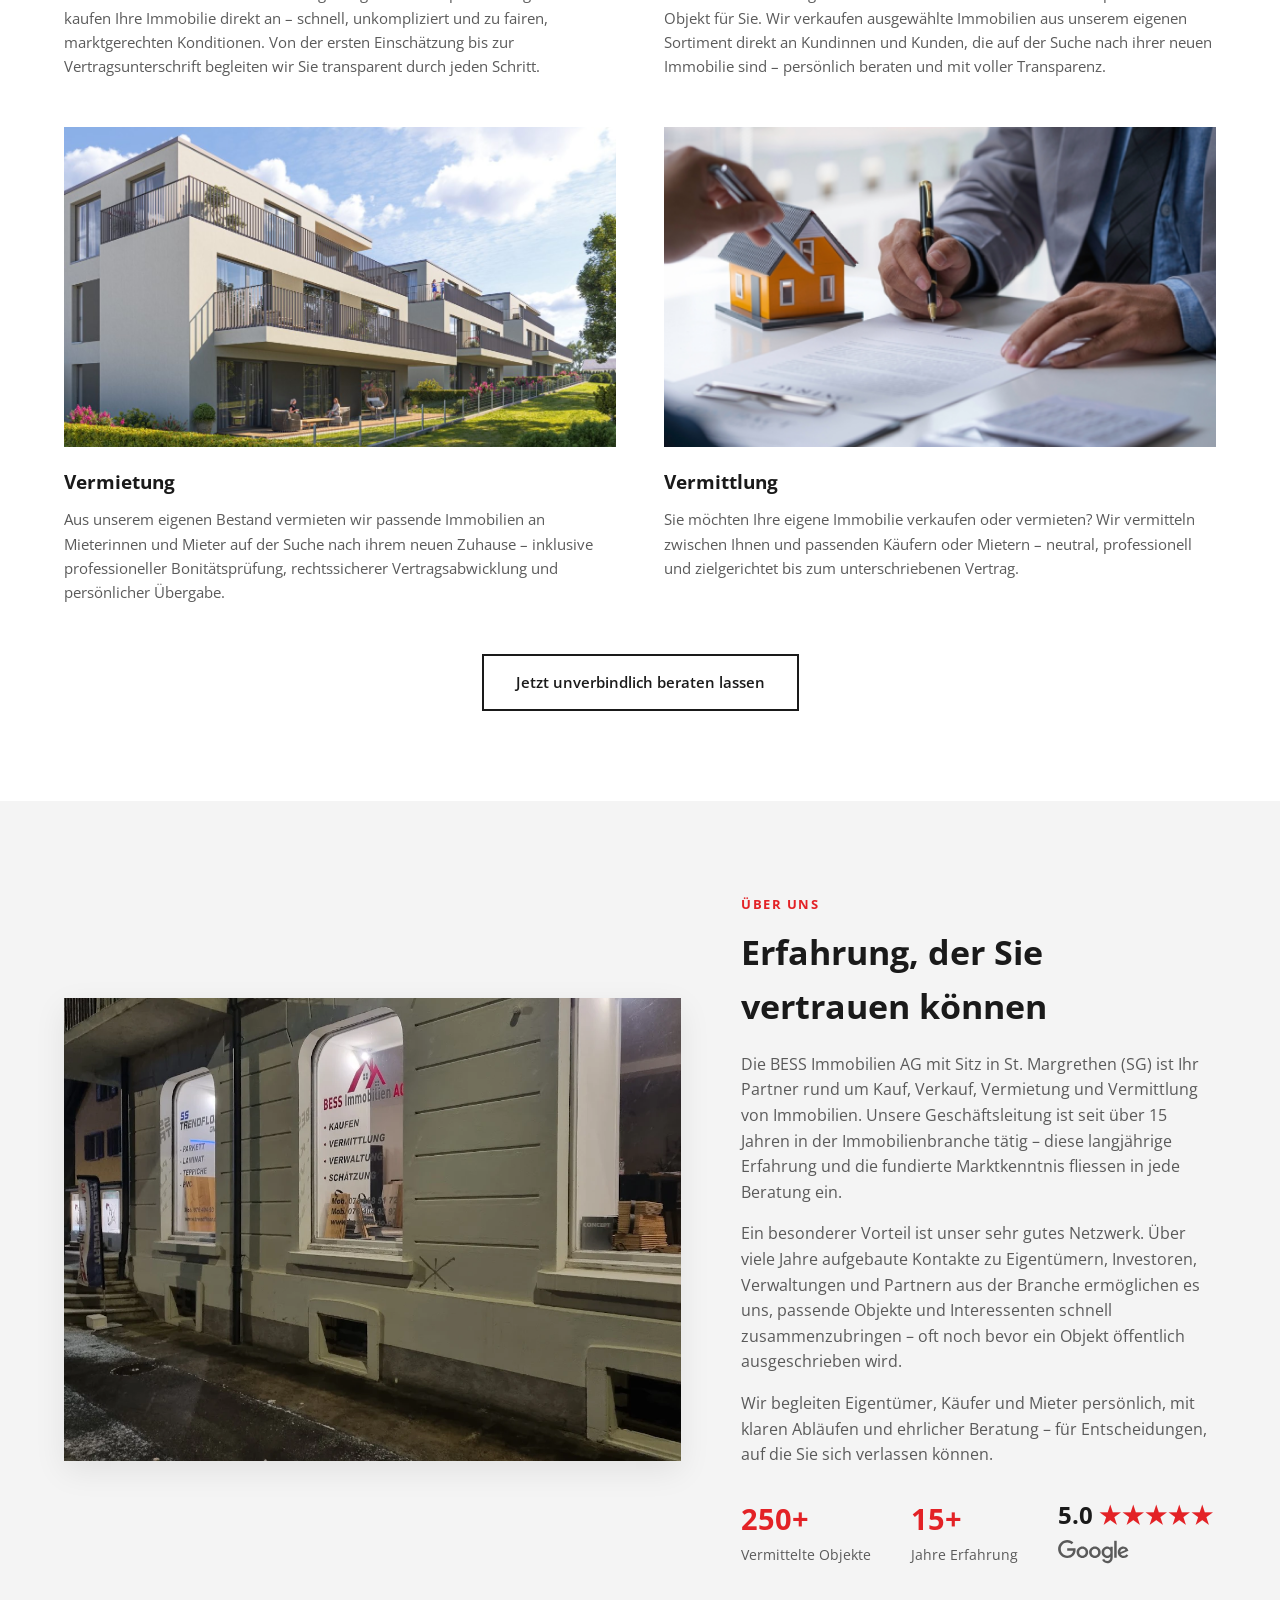
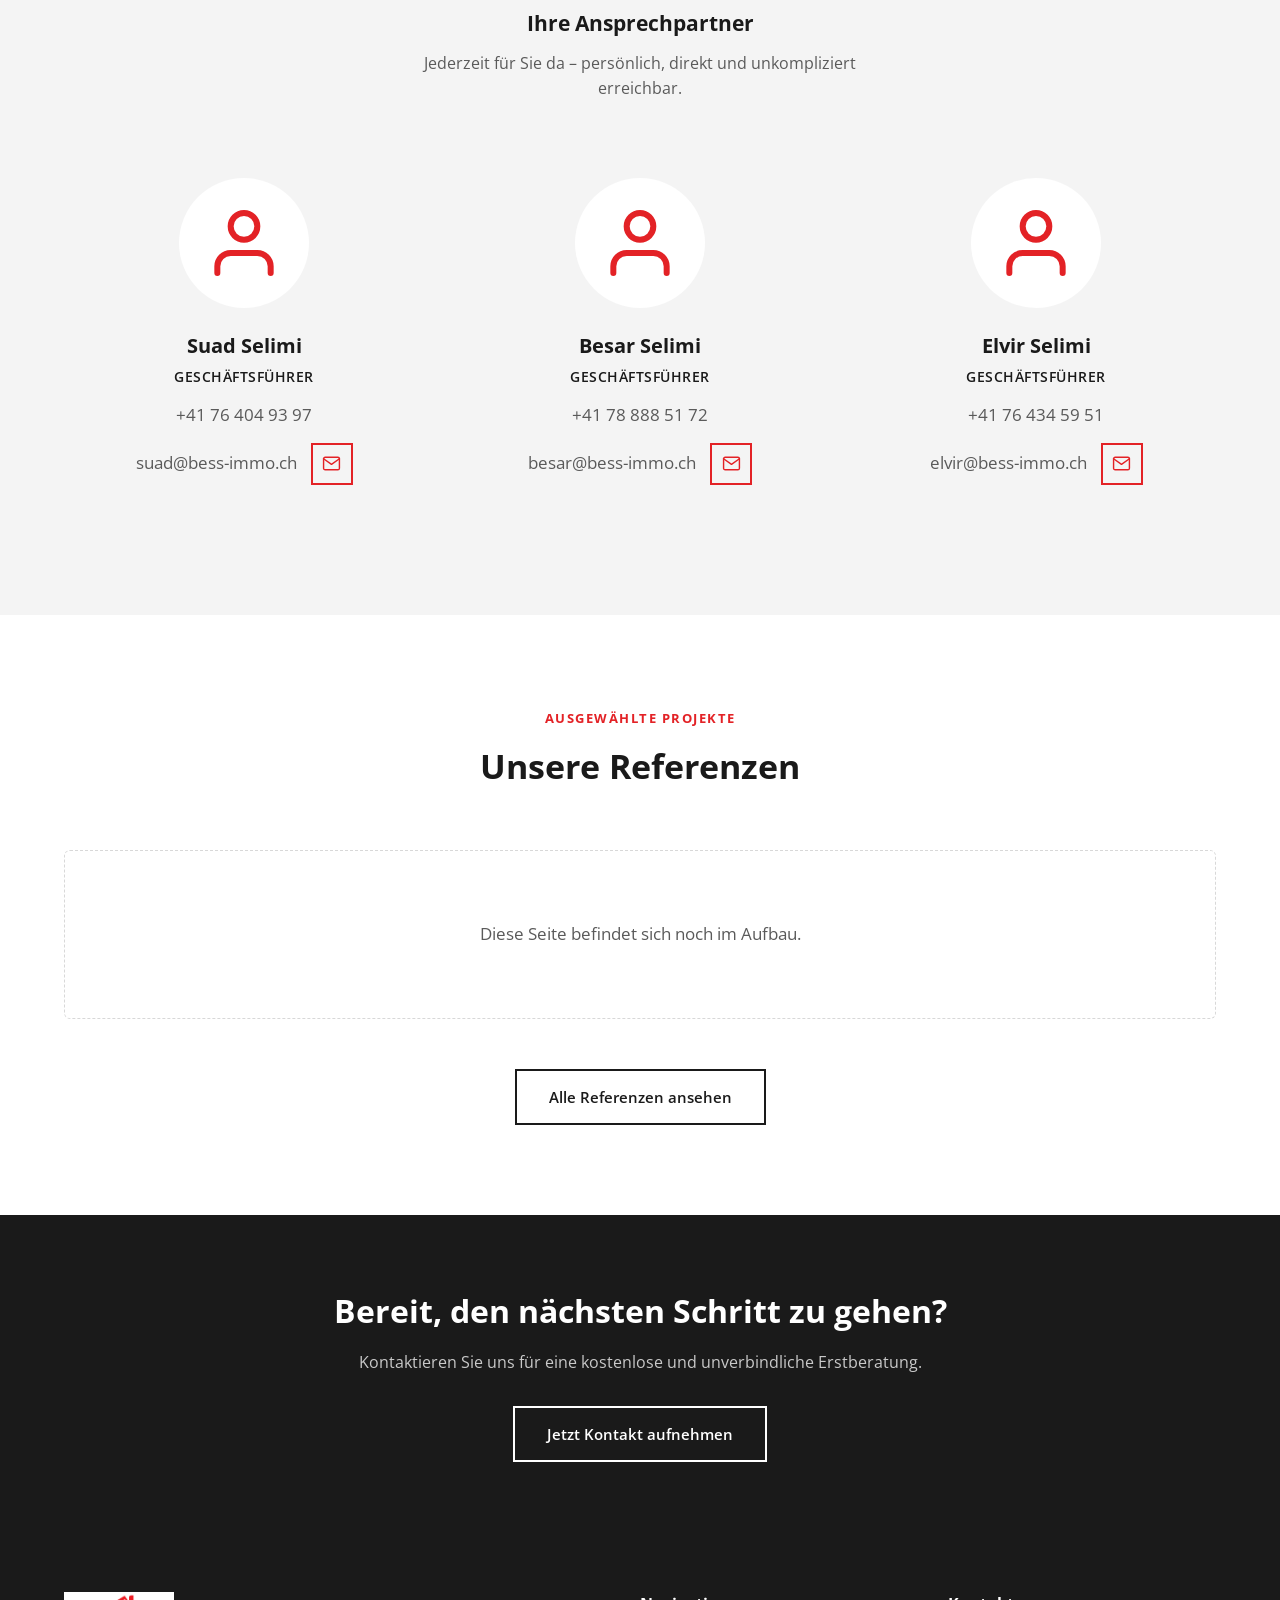
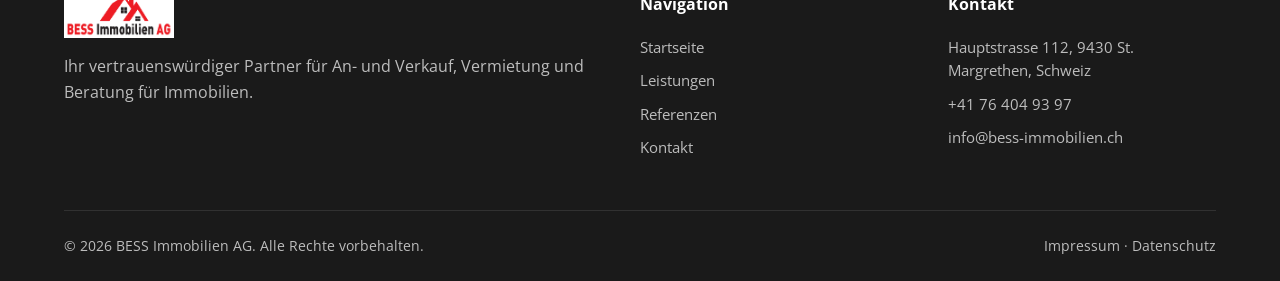
==== commit c3451426: "Update Über-uns, Kontakt, Navigation und mobile Ansicht - Über-uns: neues Bild, neuer Text, Google-B" ====
--- a/src/index.html
+++ b/src/index.html
@@ -44,7 +44,7 @@
     </div>
 
     <div class="hero-reviews">
-      <p>Profitieren Sie von über 20+ Jahren Erfahrung in der Immobilienbranche.</p>
+      <p>Profitieren Sie von über 15 Jahren Erfahrung in der Immobilienbranche.</p>
       <div class="hero-reviews-google">
         <div class="hero-reviews-top">
           <svg class="google-word" viewBox="0 0 272 92" aria-label="Google" role="img">
@@ -109,12 +109,15 @@
   <section class="section section-light" id="ueber-uns">
     <div class="container">
       <div class="about">
-        <img src="../img/background.jpg" alt="Modernes Wohnzimmer" />
+        <div class="about-img">
+          <img src="../img/bess.webp" alt="BESS Immobilien AG" />
+        </div>
         <div>
           <span class="eyebrow">Über uns</span>
           <h2>Erfahrung, der Sie vertrauen können</h2>
-          <p>BESS Immobilien AG steht für Verlässlichkeit, Marktkenntnis und einen persönlichen Service, der auf Ihre Bedürfnisse eingeht.</p>
-          <p>Unser Team begleitet Eigentümer, Käufer und Mieter mit klaren Prozessen und ehrlicher Beratung – für Entscheidungen, auf die Sie sich verlassen können.</p>
+          <p>Die BESS Immobilien AG mit Sitz in St. Margrethen (SG) ist Ihr Partner rund um Kauf, Verkauf, Vermietung und Vermittlung von Immobilien. Unsere Geschäftsleitung ist seit über 15 Jahren in der Immobilienbranche tätig – diese langjährige Erfahrung und die fundierte Marktkenntnis fliessen in jede Beratung ein.</p>
+          <p>Ein besonderer Vorteil ist unser sehr gutes Netzwerk. Über viele Jahre aufgebaute Kontakte zu Eigentümern, Investoren, Verwaltungen und Partnern aus der Branche ermöglichen es uns, passende Objekte und Interessenten schnell zusammenzubringen – oft noch bevor ein Objekt öffentlich ausgeschrieben wird.</p>
+          <p>Wir begleiten Eigentümer, Käufer und Mieter persönlich, mit klaren Abläufen und ehrlicher Beratung – für Entscheidungen, auf die Sie sich verlassen können.</p>
           <div class="stats">
             <div>
               <strong>250+</strong>
@@ -124,10 +127,17 @@
               <strong>15+</strong>
               <span>Jahre Erfahrung</span>
             </div>
-            <div>
-              <strong>98%</strong>
-              <span>Zufriedene Kunden</span>
-            </div>
+            <a class="stat-reviews" href="https://share.google/UVXdUR6CJBPnH05Bg" target="_blank" rel="noopener">
+              <strong>5.0 <span class="stat-stars">★★★★★</span></strong>
+              <svg class="stat-google" viewBox="0 0 272 92" aria-label="Google" role="img">
+            <path fill="currentColor" d="M115.75 47.18c0 12.77-9.99 22.18-22.25 22.18s-22.25-9.41-22.25-22.18C71.25 34.32 81.24 25 93.5 25s22.25 9.32 22.25 22.18zm-9.74 0c0-7.98-5.79-13.44-12.51-13.44S80.99 39.2 80.99 47.18c0 7.9 5.79 13.44 12.51 13.44s12.51-5.55 12.51-13.44z"/>
+            <path fill="currentColor" d="M163.75 47.18c0 12.77-9.99 22.18-22.25 22.18s-22.25-9.41-22.25-22.18c0-12.85 9.99-22.18 22.25-22.18s22.25 9.32 22.25 22.18zm-9.74 0c0-7.98-5.79-13.44-12.51-13.44s-12.51 5.46-12.51 13.44c0 7.9 5.79 13.44 12.51 13.44s12.51-5.55 12.51-13.44z"/>
+            <path fill="currentColor" d="M209.75 26.34v39.82c0 16.38-9.66 23.07-21.08 23.07-10.75 0-17.22-7.19-19.66-13.07l8.48-3.53c1.51 3.61 5.21 7.87 11.17 7.87 7.31 0 11.84-4.51 11.84-13v-3.19h-.34c-2.18 2.69-6.38 5.04-11.68 5.04-11.09 0-21.25-9.66-21.25-22.09 0-12.52 10.16-22.26 21.25-22.26 5.29 0 9.49 2.35 11.68 4.96h.34v-3.61h9.25zm-8.56 20.92c0-7.81-5.21-13.52-11.84-13.52-6.72 0-12.35 5.71-12.35 13.52 0 7.73 5.63 13.36 12.35 13.36 6.63 0 11.84-5.63 11.84-13.36z"/>
+            <path fill="currentColor" d="M225 3v65h-9.5V3h9.5z"/>
+            <path fill="currentColor" d="M262.02 54.48l7.56 5.04c-2.44 3.61-8.32 9.83-18.48 9.83-12.6 0-22.01-9.74-22.01-22.18 0-13.19 9.49-22.18 20.92-22.18 11.51 0 17.14 9.16 18.98 14.11l1.01 2.52-29.65 12.28c2.27 4.45 5.8 6.72 10.75 6.72 4.96 0 8.4-2.44 10.92-6.14zm-23.27-7.98l19.82-8.23c-1.09-2.77-4.37-4.7-8.23-4.7-4.95 0-11.84 4.37-11.59 12.93z"/>
+            <path fill="currentColor" d="M35.29 41.41V32H67c.31 1.64.47 3.58.47 5.68 0 7.06-1.93 15.79-8.15 22.01-6.05 6.3-13.78 9.66-24.02 9.66C16.32 69.35.36 53.89.36 34.91.36 15.93 16.32.47 35.3.47c10.5 0 17.98 4.12 23.6 9.49l-6.64 6.64c-4.03-3.78-9.49-6.72-16.97-6.72-13.86 0-24.7 11.17-24.7 25.03 0 13.86 10.84 25.03 24.7 25.03 8.99 0 14.11-3.61 17.39-6.89 2.66-2.66 4.41-6.46 5.1-11.65l-22.49.01z"/>
+          </svg>
+            </a>
           </div>
         </div>
       </div>
--- a/src/css/style.css
+++ b/src/css/style.css
@@ -183,7 +183,8 @@
 }
 
 .nav-links a:hover::after,
-.nav-links a.active::after {
+.nav-links a.active::after,
+.nav-links a.current::after {
   width: 100%;
 }
 
@@ -214,6 +215,12 @@
 
 .nav-links a.nav-cta::after {
   display: none;
+}
+
+.nav-links a.nav-cta.current::after {
+  display: block;
+  bottom: -10px;
+  left: 0;
 }
 
 .nav-toggle {
@@ -376,6 +383,15 @@
 @media (max-width: 900px) {
   .hero {
     flex-direction: column;
+    align-items: stretch;
+    justify-content: flex-start;
+    padding-top: 160px;
+  }
+
+  .hero .container {
+    flex: 1;
+    display: flex;
+    align-items: center;
   }
 
   .hero--with-panel .container {
@@ -383,11 +399,18 @@
   }
 
   .hero-reviews {
-    position: static;
+    position: relative;
+    top: auto;
+    right: auto;
     transform: none;
-    width: 100%;
-    margin-top: 32px;
-    padding: 24px;
+    width: auto;
+    margin: 32px 24px 28px;
+    padding: 20px 24px;
+    align-items: flex-start;
+  }
+
+  .hero-reviews-google {
+    align-self: flex-start;
     align-items: flex-start;
   }
 }
@@ -433,14 +456,20 @@
 /* ---------- About ---------- */
 .about {
   display: grid;
-  grid-template-columns: 1fr 1fr;
+  grid-template-columns: 1.3fr 1fr;
   gap: 60px;
   align-items: center;
 }
 
-.about img {
-  border-radius: var(--radius);
+.about-img {
+  overflow: hidden;
   box-shadow: var(--shadow);
+}
+
+.about-img img {
+  display: block;
+  width: 100%;
+  transform: scale(1.25);
 }
 
 .about .eyebrow {
@@ -480,9 +509,7 @@
 
 /* ---------- Team ---------- */
 .team {
-  margin-top: 70px;
-  padding-top: 50px;
-  border-top: 1px solid #e2e2e2;
+  margin-top: 40px;
 }
 
 .team-title {
@@ -698,7 +725,8 @@
 
 .contact-info {
   background: var(--white);
-  padding: 40px;
+  padding: 40px 40px 40px 0;
+  margin-left: -24px;
 }
 
 .contact-info h3 {
@@ -857,6 +885,10 @@
     grid-template-columns: 1fr;
   }
 
+  .contact-info {
+    margin-left: 0;
+  }
+
   .form-row {
     grid-template-columns: 1fr;
   }
@@ -872,23 +904,28 @@
   }
 
   .nav-links {
-    position: fixed;
-    top: 0;
-    right: -100%;
-    height: 100vh;
-    width: min(320px, 80%);
+    position: absolute;
+    top: 100%;
+    right: 16px;
+    margin-top: 8px;
+    width: min(240px, calc(100% - 32px));
     background: var(--white);
     flex-direction: column;
-    justify-content: center;
+    justify-content: flex-start;
     align-items: flex-start;
-    padding: 40px;
-    gap: 26px;
-    transition: right var(--transition);
-    box-shadow: -10px 0 30px rgba(0, 0, 0, 0.15);
+    padding: 24px 28px;
+    gap: 20px;
+    opacity: 0;
+    visibility: hidden;
+    transform: translateY(-8px);
+    transition: opacity var(--transition), transform var(--transition), visibility var(--transition);
+    box-shadow: 0 10px 30px rgba(0, 0, 0, 0.18);
   }
 
   .nav-links.open {
-    right: 0;
+    opacity: 1;
+    visibility: visible;
+    transform: translateY(0);
   }
 
   .nav-links a {
@@ -904,3 +941,94 @@
     grid-template-columns: 1fr;
   }
 }
+
+.stat-reviews {
+  display: block;
+}
+
+.stats .stat-reviews strong {
+  font-size: 1.5rem;
+}
+
+.stats .stat-reviews strong .stat-stars {
+  display: inline;
+  font-size: 1.5rem;
+  color: var(--red);
+  letter-spacing: 1px;
+}
+
+.stat-google {
+  display: block;
+  height: 24px;
+  width: auto;
+  margin-top: 6px;
+  color: var(--grey);
+}
+
+/* ---------- Mobile-Feinschliff ---------- */
+@media (max-width: 720px) {
+  .section {
+    padding: 60px 0;
+  }
+
+  .nav-links a.nav-cta {
+    color: var(--dark) !important;
+    border-color: var(--dark);
+  }
+
+  .nav-links a.nav-cta:hover {
+    color: var(--white) !important;
+    border-color: var(--red);
+  }
+
+  .stats {
+    flex-wrap: wrap;
+    gap: 24px 32px;
+  }
+
+  .about {
+    gap: 32px;
+  }
+
+  .team {
+    margin-top: 32px;
+  }
+
+  .team-card {
+    padding: 32px 20px;
+  }
+
+  .team-contact {
+    flex-wrap: wrap;
+  }
+
+  .team-contact span {
+    font-size: 0.95rem;
+    overflow-wrap: anywhere;
+  }
+
+  .card-img {
+    height: 230px;
+  }
+
+  .cards-grid {
+    gap: 36px;
+  }
+}
+
+@media (max-width: 480px) {
+  .hero-content h1 {
+    font-size: 2rem;
+  }
+
+  .about h2 {
+    font-size: 1.7rem;
+  }
+}
+
+/* ---------- Handy: dunklerer Hero-Hintergrund ---------- */
+@media (max-width: 720px) {
+  .hero::before {
+    background: linear-gradient(180deg, rgba(10, 10, 10, 0.6) 0%, rgba(10, 10, 10, 0.55) 50%, rgba(10, 10, 10, 0.65) 100%);
+  }
+}
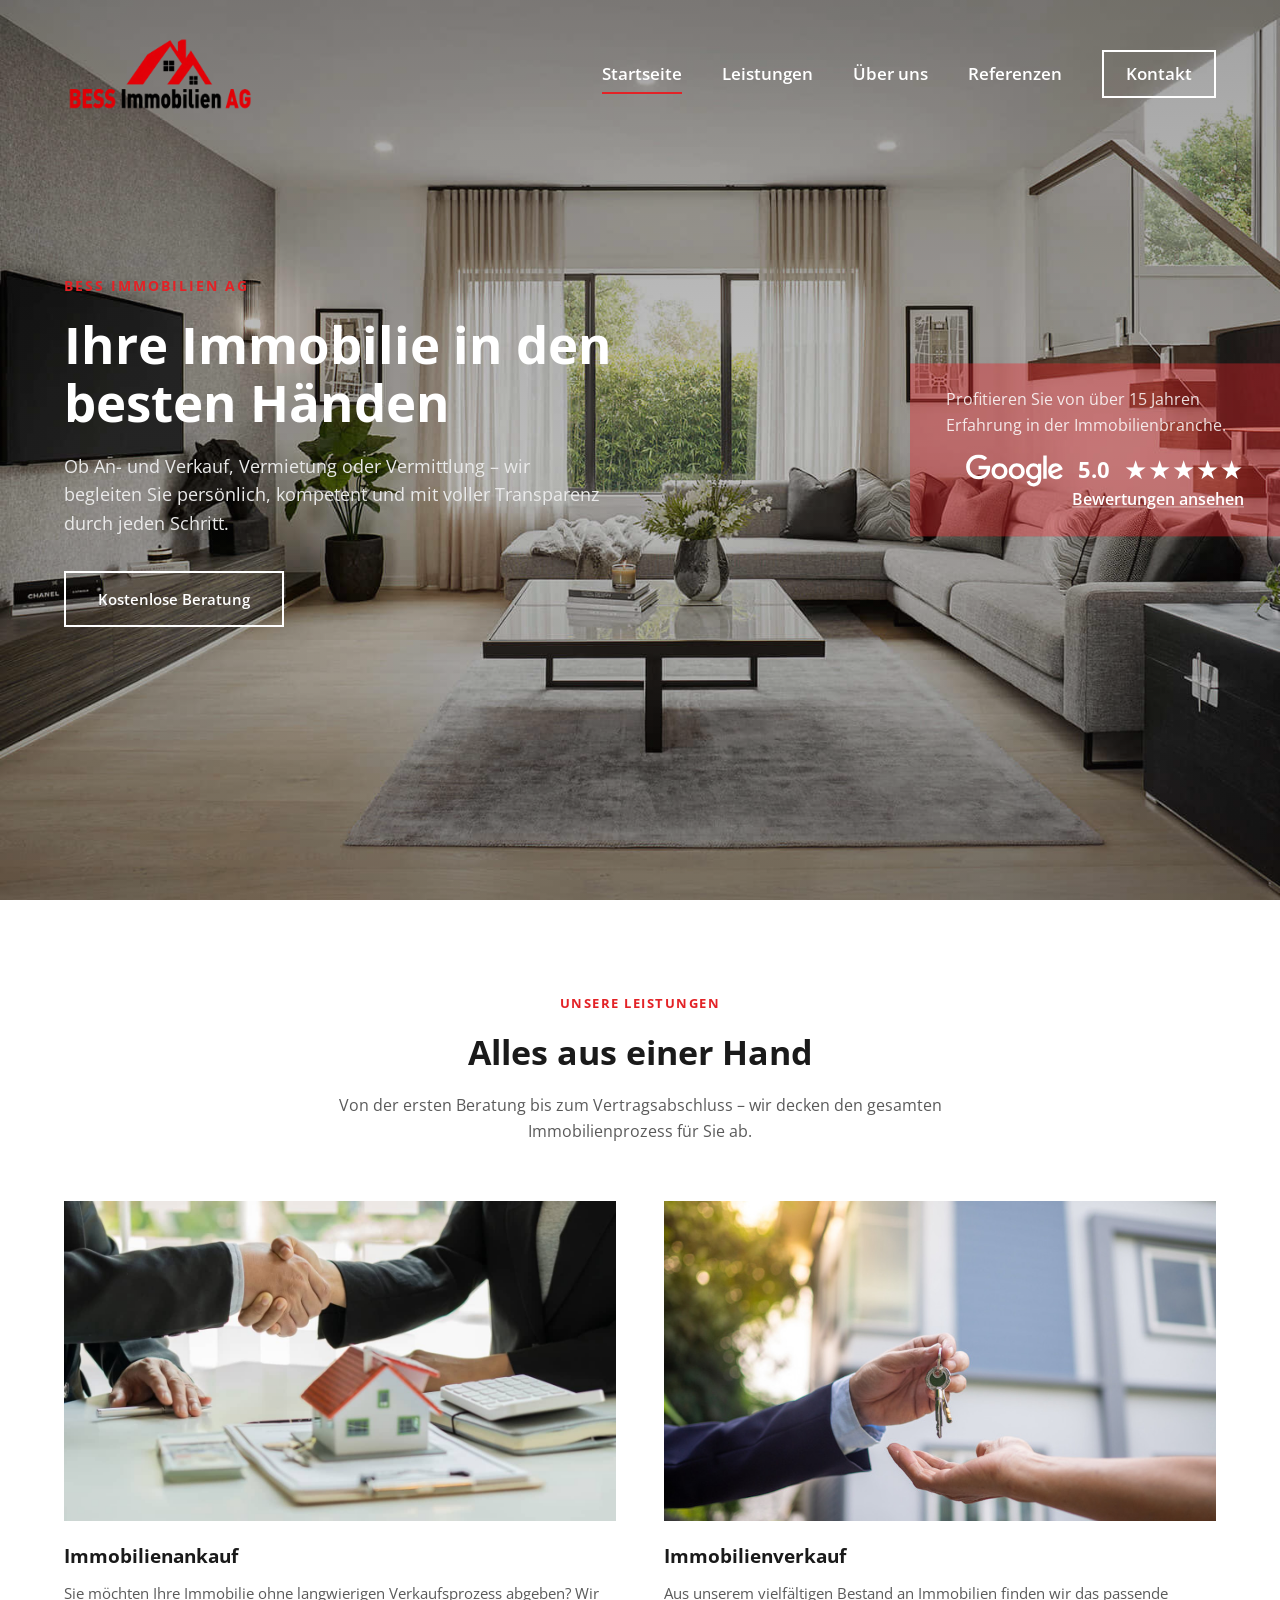
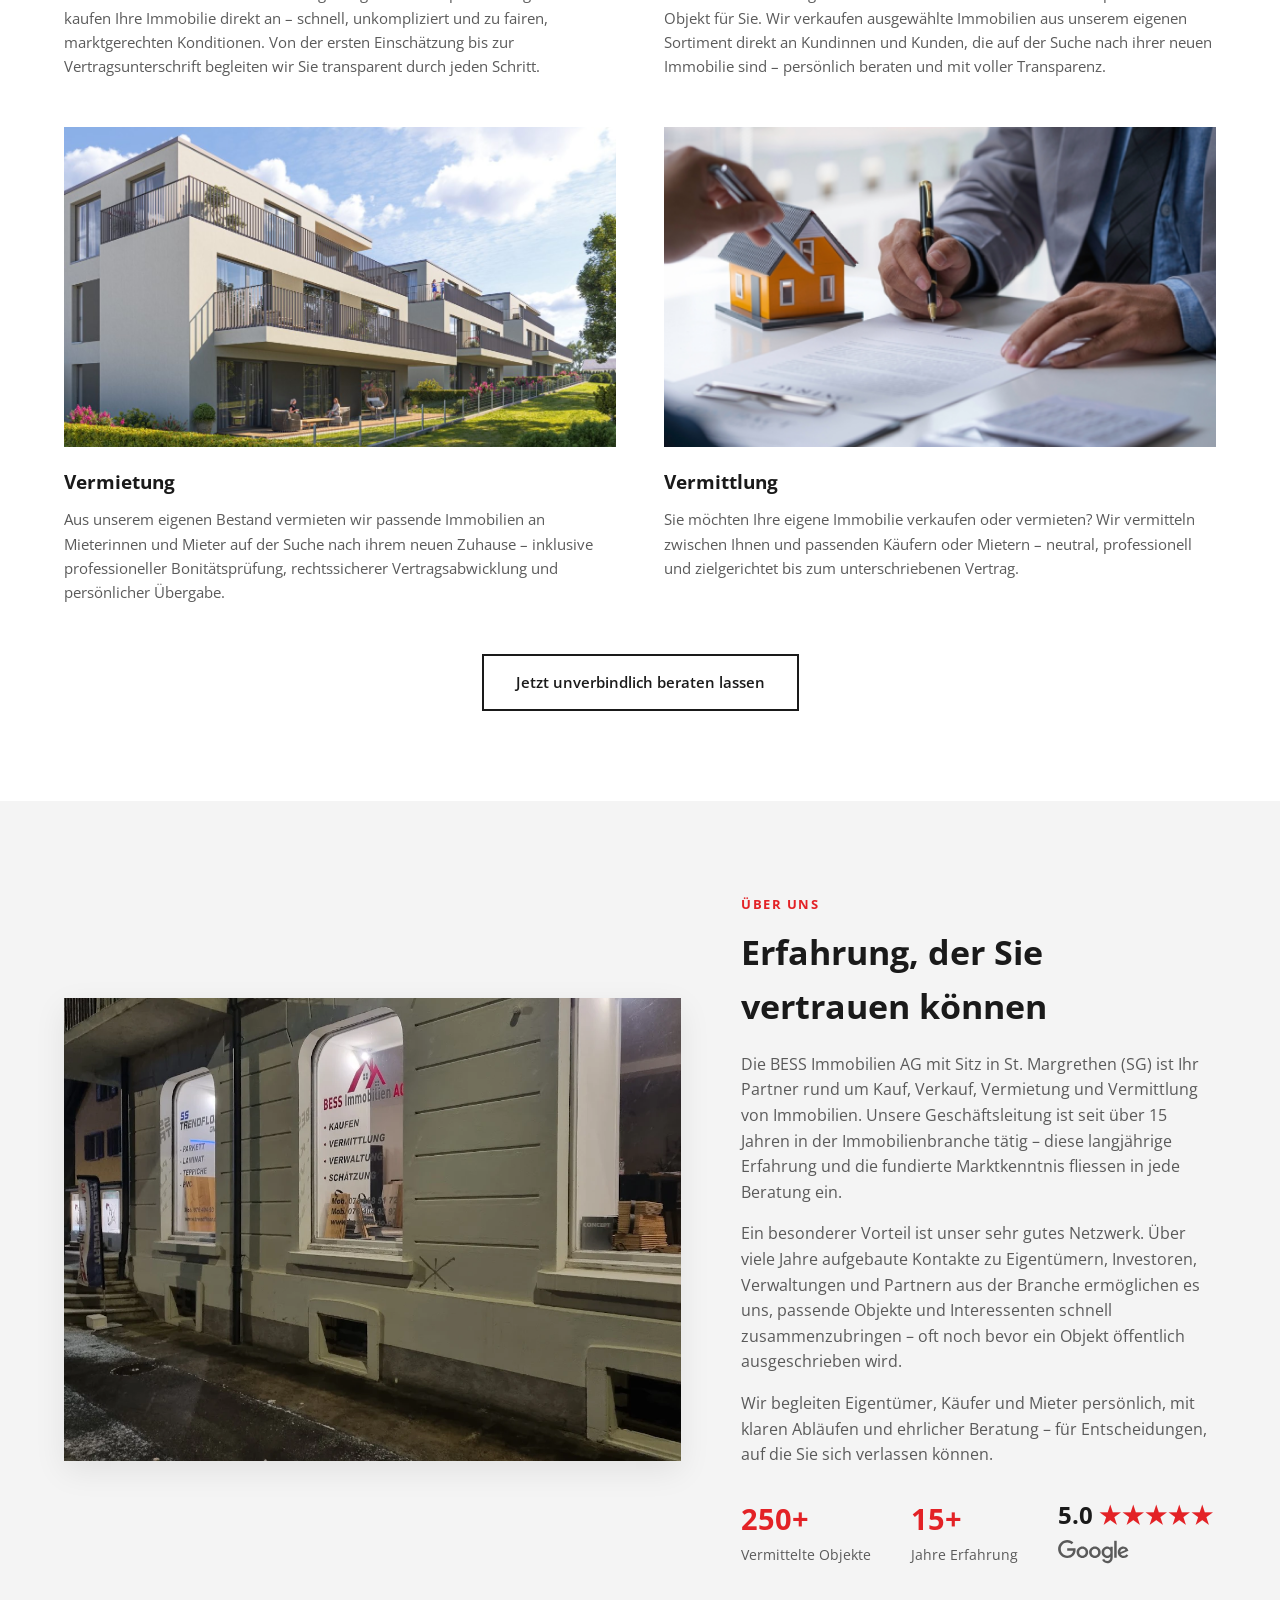
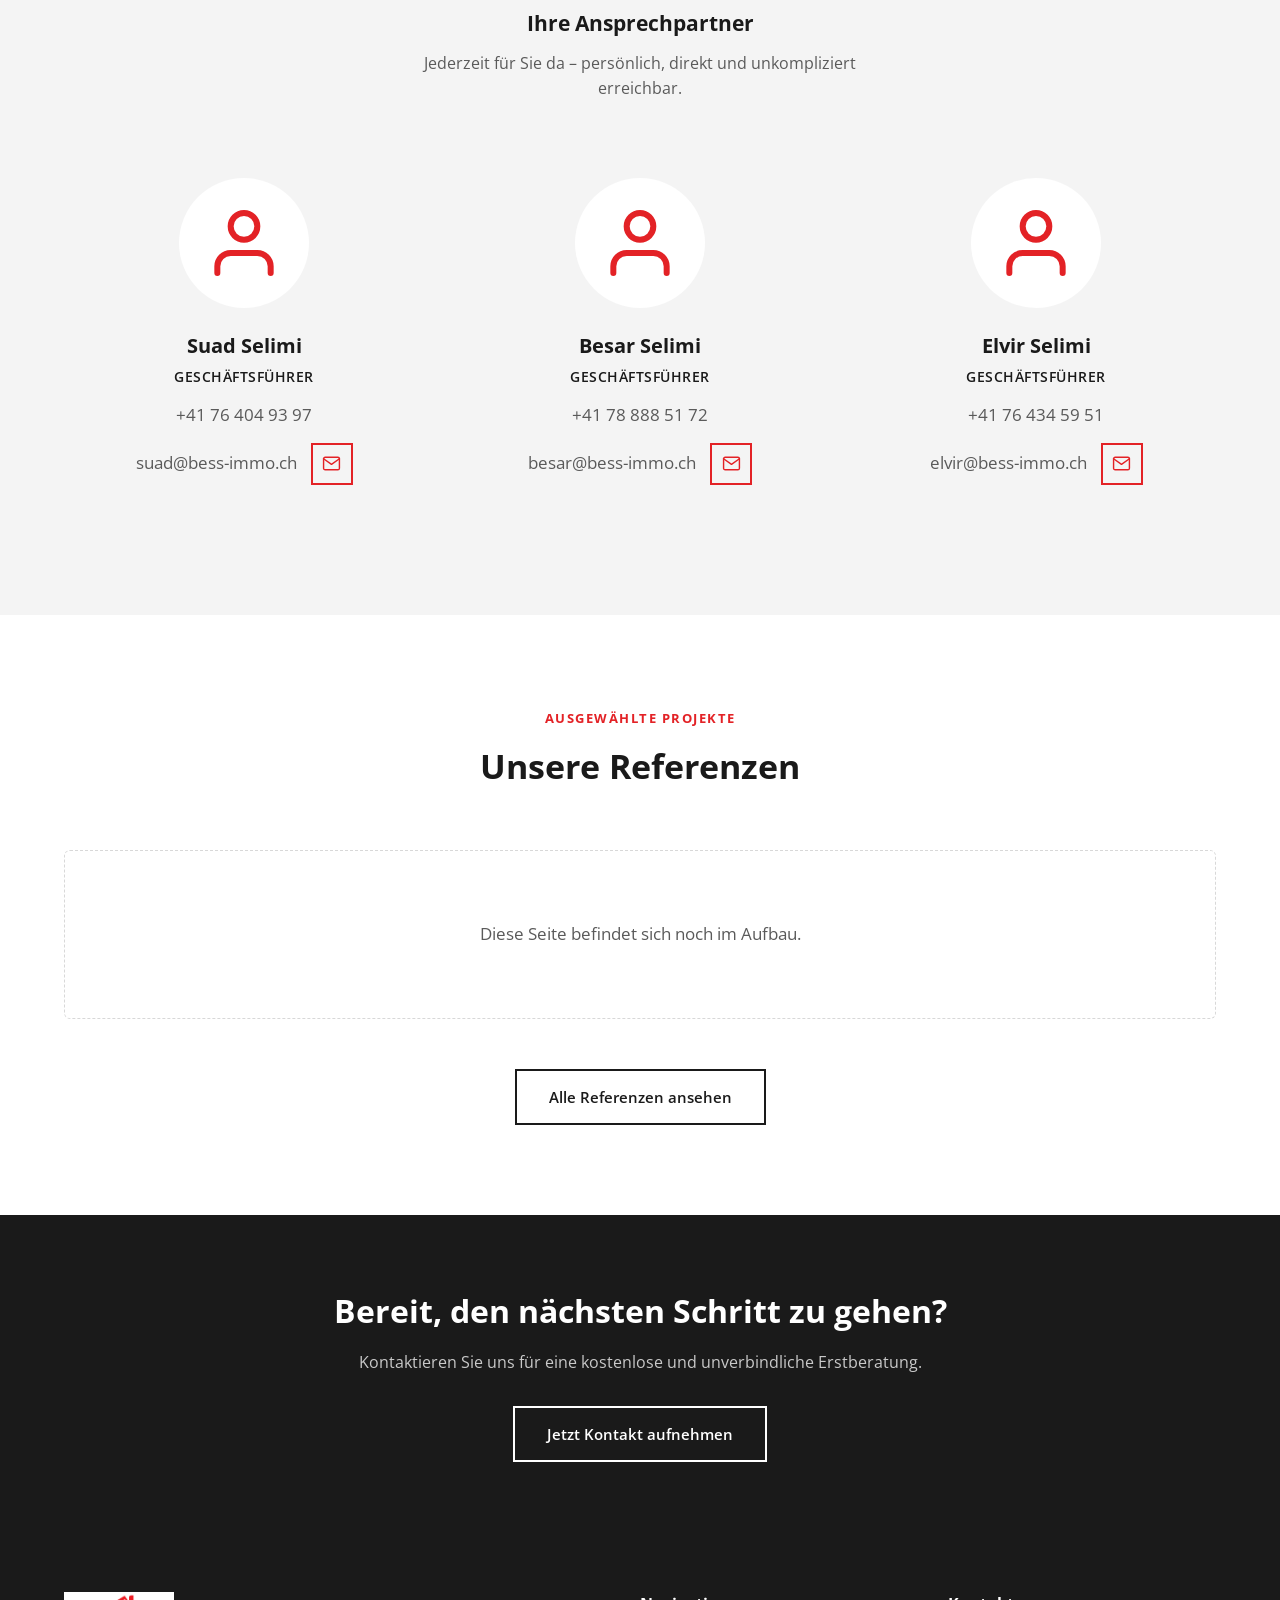
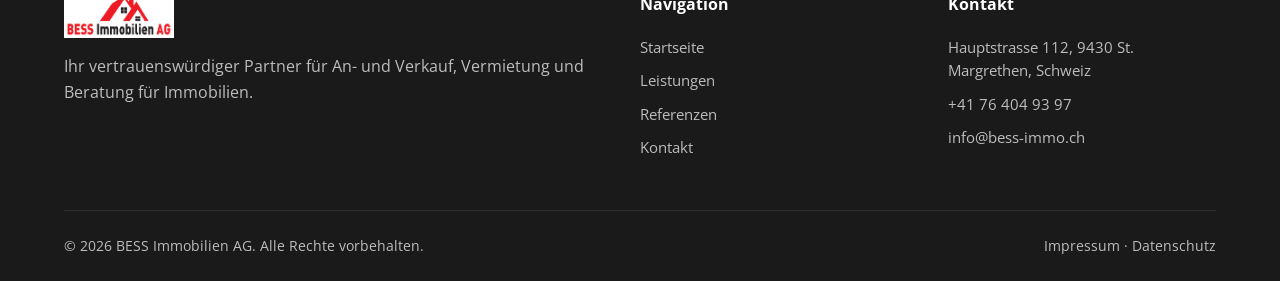
==== commit 2bc3efe3: "Add Impressum, Datenschutz, Formspree contact form and mobile menu outside-click close Co-Authored-B" ====
--- a/src/index.html
+++ b/src/index.html
@@ -239,13 +239,13 @@
           <ul>
             <li>Hauptstrasse 112, 9430 St. Margrethen, Schweiz</li>
             <li>+41 76 404 93 97</li>
-            <li>info@bess-immobilien.ch</li>
+            <li>info@bess-immo.ch</li>
           </ul>
         </div>
       </div>
       <div class="footer-bottom">
         <span>© 2026 BESS Immobilien AG. Alle Rechte vorbehalten.</span>
-        <span>Impressum · Datenschutz</span>
+        <span><a href="impressum.html">Impressum</a> · <a href="datenschutz.html">Datenschutz</a></span>
       </div>
     </div>
   </footer>
--- a/src/css/style.css
+++ b/src/css/style.css
@@ -1032,3 +1032,45 @@
     background: linear-gradient(180deg, rgba(10, 10, 10, 0.6) 0%, rgba(10, 10, 10, 0.55) 50%, rgba(10, 10, 10, 0.65) 100%);
   }
 }
+
+.form-status {
+  margin-top: 16px;
+  font-size: 0.95rem;
+}
+.form-status.success {
+  color: #2e7d32;
+  font-weight: 600;
+}
+
+.form-status.error {
+  color: #c62828;
+}
+
+.legal {
+  max-width: 800px;
+}
+
+.legal h1 {
+  font-size: 2.1rem;
+  margin-bottom: 24px;
+}
+
+.legal h2 {
+  font-size: 1.2rem;
+  margin-top: 32px;
+  margin-bottom: 10px;
+}
+
+.legal p {
+  color: var(--grey);
+  line-height: 1.7;
+  margin-bottom: 12px;
+}
+
+.legal a {
+  color: var(--red);
+}
+
+.footer-bottom a:hover {
+  text-decoration: underline;
+}
